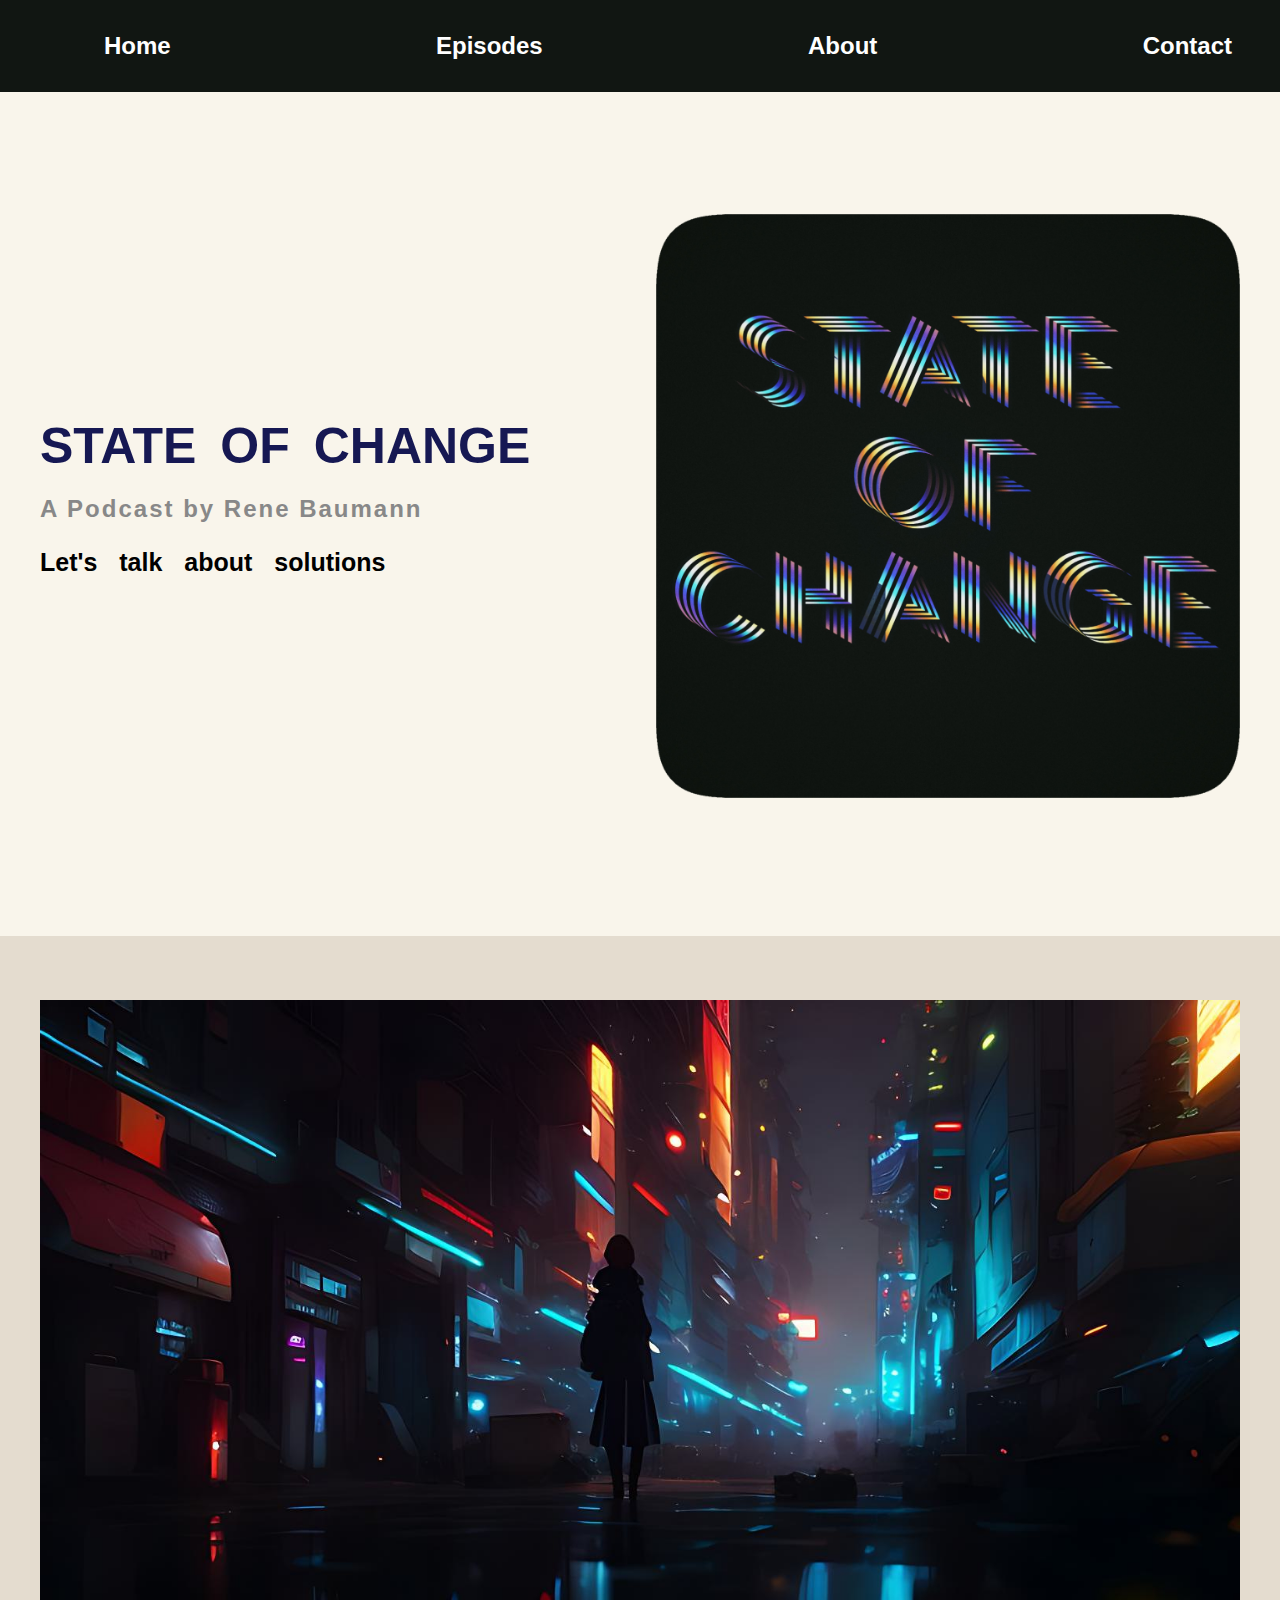
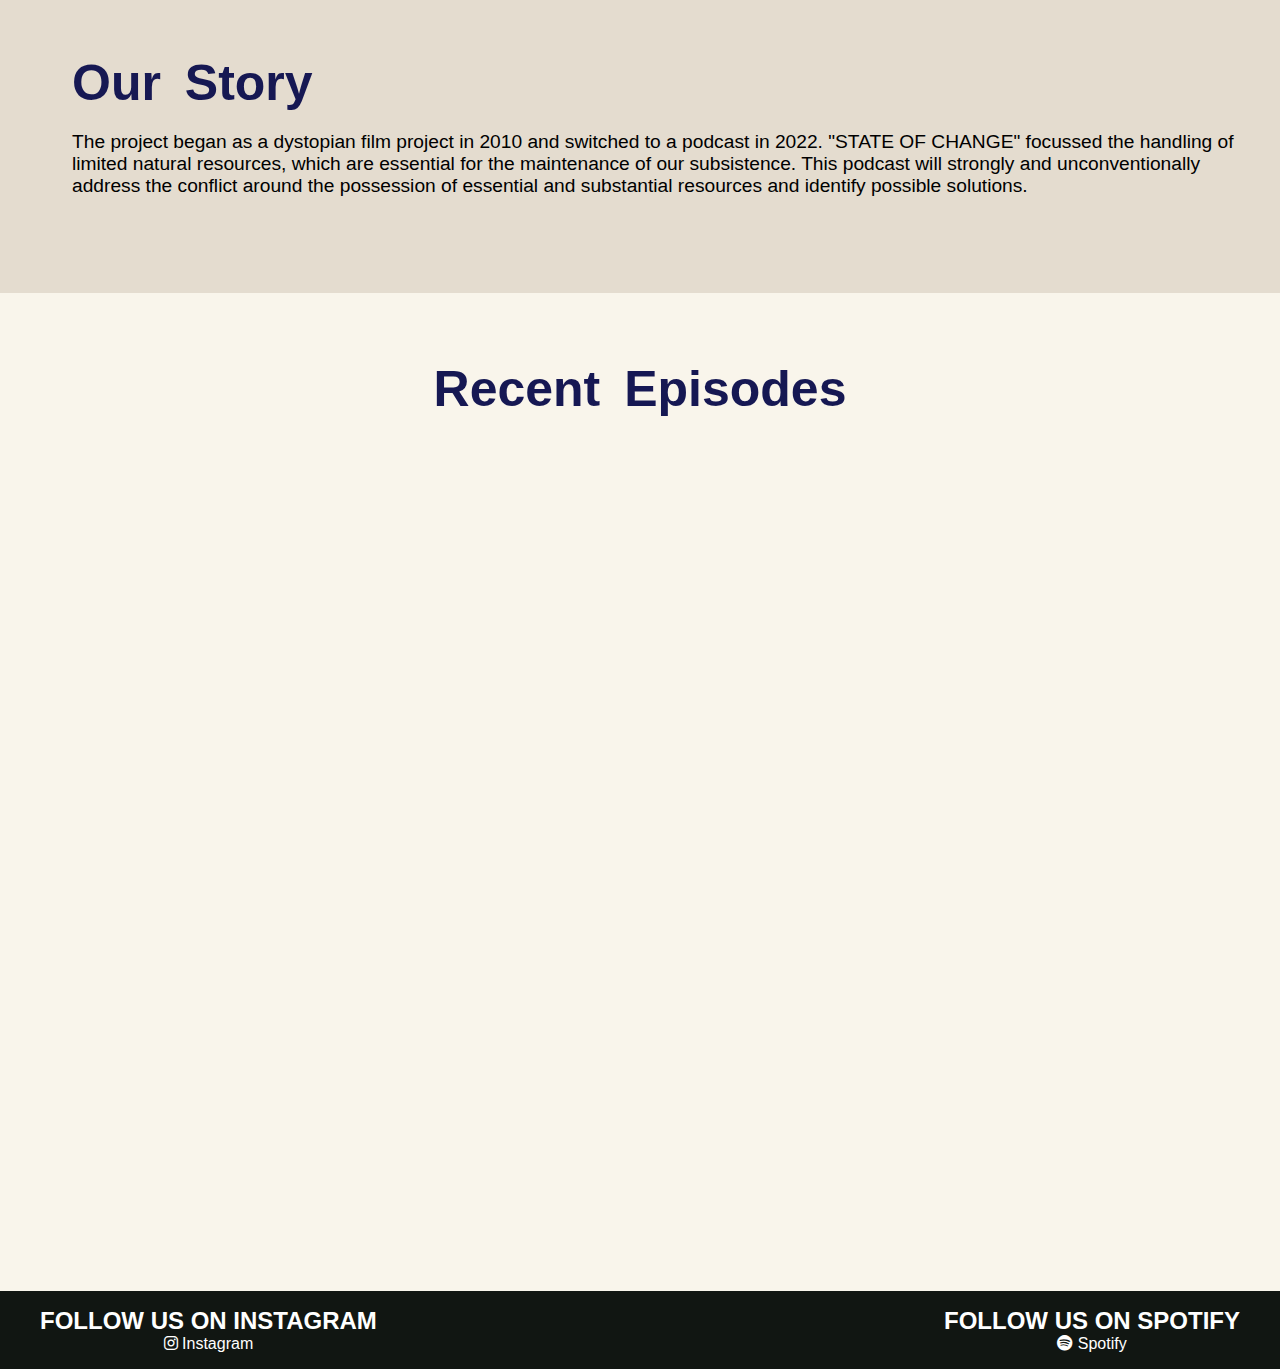
==== index.html @ 2c7cfa39 "changed the href" ====
<!DOCTYPE html>
<html lang="en">
<head>
  <meta charset="UTF-8">
  <meta name="viewport" content="width=device-width, initial-scale=1.0">
  <title>STATE OF CHANGE</title>
  <link rel="stylesheet" href="css/general.css">
  <link rel="stylesheet" href="css/landing_page.css">
  <link rel="stylesheet" href="https://cdnjs.cloudflare.com/ajax/libs/font-awesome/6.0.0-beta3/css/all.min.css">
</head>
<body>

  <!-- Navbar -->
  <nav class="navbar">
    <div class="container">
      <ul class="nav-links">
        <li>
          <a href="index.html">Home</a>
        </li>
        <li>
          <a href="#episodes">Episodes</a>
        </li>
        <li>
          <a href="/HTML/about.html">About</a>
        </li>
        <li>
          <a href="/HTML/contact.html">Contact</a>
        </li>
      </ul>
    </div>
  </nav>
  
  <!-- Home Section -->
  <section id="home" class="home">
    <div class="container">
      <div class="home-content">
        <div class="home-text">
          <h1>STATE OF CHANGE</h1>
          <h2>A Podcast by Rene Baumann</h2>
          <p>Let's talk about solutions</p>
        </div>
        <div class="home-image"><img src="image/MasterohnePodcast699.png" alt="SOC Cover"></div>
      </div>
    </div>
  </section>
  
  <!-- Story Section -->
  <section id="story" class="story">
    <div class="container">
      <div class="story-content">
        <div class="story-image"><img src="image/pwoman.jpg" alt="Story Image"></div>
        <div class="story-text">
          <h3>Our Story</h3>
          <p>The project began as a dystopian film project in 2010 and switched to a podcast in 2022. "STATE OF CHANGE" focussed the handling of limited natural resources, which are essential for the maintenance of our subsistence. This podcast will strongly and unconventionally address the conflict around the possession of essential and substantial resources and identify possible solutions.</p>
        </div>
      </div>
    </div>
  </section>
  
  <!-- Episodes Section -->
  <section id="episodes" class="episodes">
    <div class="container">
      <h4>Recent Episodes</h4>
      <div class="spotify-player">
        <iframe src="https://open.spotify.com/embed/episode/6tYc33BsSmKT1X9UMQwqPC?si=1e4b4cbeea844e53" width="300" height="380" frameborder="0" allowtransparency="true" allow="encrypted-media"></iframe> <iframe src="https://open.spotify.com/embed/episode/4FqcIblXt5kEujmOAGPXkO?si=4d330b9869a2493f" width="300" height="380" frameborder="0" allowtransparency="true" allow="encrypted-media"></iframe>
      </div>
    </div>
  </section>
  
    <!-- Footer Section -->
    <footer class="footer">
      <div class="container">
        <div class="footer-content">
          <div class="left-side">
            <p>FOLLOW US ON INSTAGRAM</p>
            <a href="https://www.instagram.com/rene_bork/" target="_blank">
              <i class="fab fa-instagram"></i> Instagram</a>
          </div>
          <div class="right-side">
            <p>FOLLOW US ON SPOTIFY</p>
            <a href="https://open.spotify.com/show/4Milxwlzs8b3gDhDCm1nlG" target="_blank">
              <i class="fab fa-spotify"></i> Spotify</a>
          </div>
        </div>
      </div>
    </footer>
  </body>
</html>
---- css/general.css ----
body {
  margin: 0;
  padding: 0;
  font-family: Arial, sans-serif;
  background-color: #f9f5eb;
} 

/* Navbar */
.navbar {
  background-color: #111612;
  padding: 1rem;
  position: fixed;
  top: 0;
  left: 0;
  width: 100%;
}
.container {
  max-width: 1200px;
  margin: 0 auto;
  padding: 0 1rem;
}
.nav-links {
  list-style: none;
  display: flex;
  justify-content: space-between;
}
.nav-links li {
  margin-right: 1rem;
}
.nav-links a {
  color: #fff;
  text-decoration: none;
  font-size: 1.5rem;
  padding: 0.5rem;
  font-weight: bold;
} 

/* Footer Section */
.footer {
  background-color: #111612;
  color: #fff;
  text-align: center;
  padding: 1rem 0;
}
.footer-content {
  display: flex;
  justify-content: space-between;
  align-items: center;
}
.footer-content p {
  font-size: 1.5rem;
  font-weight: bold;
  margin: 0;
}
.footer-content a {
  color: #fff;
  text-decoration: none;
} 

/* Responsive Styles Footer */
@media screen and (max-width: 768px) {
  .footer-content {
    flex-direction: column;
  }
}
/* Responsive Styles for Navbar */
@media screen and (max-width: 768px) {
  .nav-links {
    flex-direction: column;
    align-items: flex-start;
  }

  .nav-links li {
    margin-right: 0;
    margin-bottom: 0.5rem;
  }
}
---- css/landing_page.css ----
/* Home Section */
.home {
  background-color: #f9f5eb;
  padding: 4rem 0;
  text-align: center;
  margin-top: 150px;
}
.home-content {
  display: flex;
  flex-wrap: wrap;
  justify-content: center;
  align-items: center;
}
.home-text {
  flex: 1 1 40%;
  max-width: 100%;
  text-align: left;
  padding-right: 2rem;
}
.home-text h1 {
  font-size: 50px;
  font-weight: 600;
  margin-bottom: 15px;
  word-spacing: 10px;
  color: #161853;
}
.home-text h2 {
  font-family: "Dosis", sans-serif;
  font-weight: 800;
  margin-bottom: 20px;
  letter-spacing: 2px;
  color: #888;
}
.home-text p {
  font-size: 25px;
  font-weight: 600;
  word-spacing: 15px;
  margin-bottom: 3.5rem;
}
.home-image {
  flex: 1 1 40%;
  max-width: 100%;
}
.home-image img {
  width: 100%;
} 

/* Story Section */
.story {
  background-color: #e4dccf;
  padding: 4rem 0;
  text-align: center;
  margin-top: 70px;
}
.story-content {
  display: flex;
  flex-wrap: wrap;
  justify-content: center;
  align-items: center;
}
.story-image {
  flex: 1 1 60%;
  max-width: 100%;
}
.story-image img {
  width: 100%;
}
.story-text {
  flex: 1 1 40%;
  max-width: 100%;
  text-align: left;
  padding-left: 2rem;
}
.story-text h3 {
  font-size: 50px;
  font-weight: 600;
  margin-bottom: 15px;
  word-spacing: 10px;
  color: #161853;
}
.story-text p {
  font-size: 1.2rem;
  margin-bottom: 2rem;
} 

/* Episodes Section */
.episodes {
  font-size: 50px;
  font-weight: 600;
  margin-bottom: 15px;
  word-spacing: 10px;
  text-align: center;
  color: #161853;
  background-color: #f9f5eb;
}
.spotify-player {
  display: flex;
  flex-direction: column;
  align-items: center;
  margin-top: 1rem;
}
.spotify-player iframe {
  width: 100%;
  max-width: 3500px;
  height: 380px;
  margin-bottom: 1rem;
} 

/* Responsive Styles Story */
@media screen and (max-width: 768px) {
  .story-content {
    flex-direction: column;
  }
  .story-image,
  .story-text {
    flex: 1 1 100%;
    max-width: 100%;
  }
} 

/* Responsive Styles Home */
@media screen and (max-width: 768px) {
  .home-content {
    flex-direction: column;
  }
  .home-text,
  .home-image {
    flex: 1 1 100%;
    max-width: 100%;
  }
}
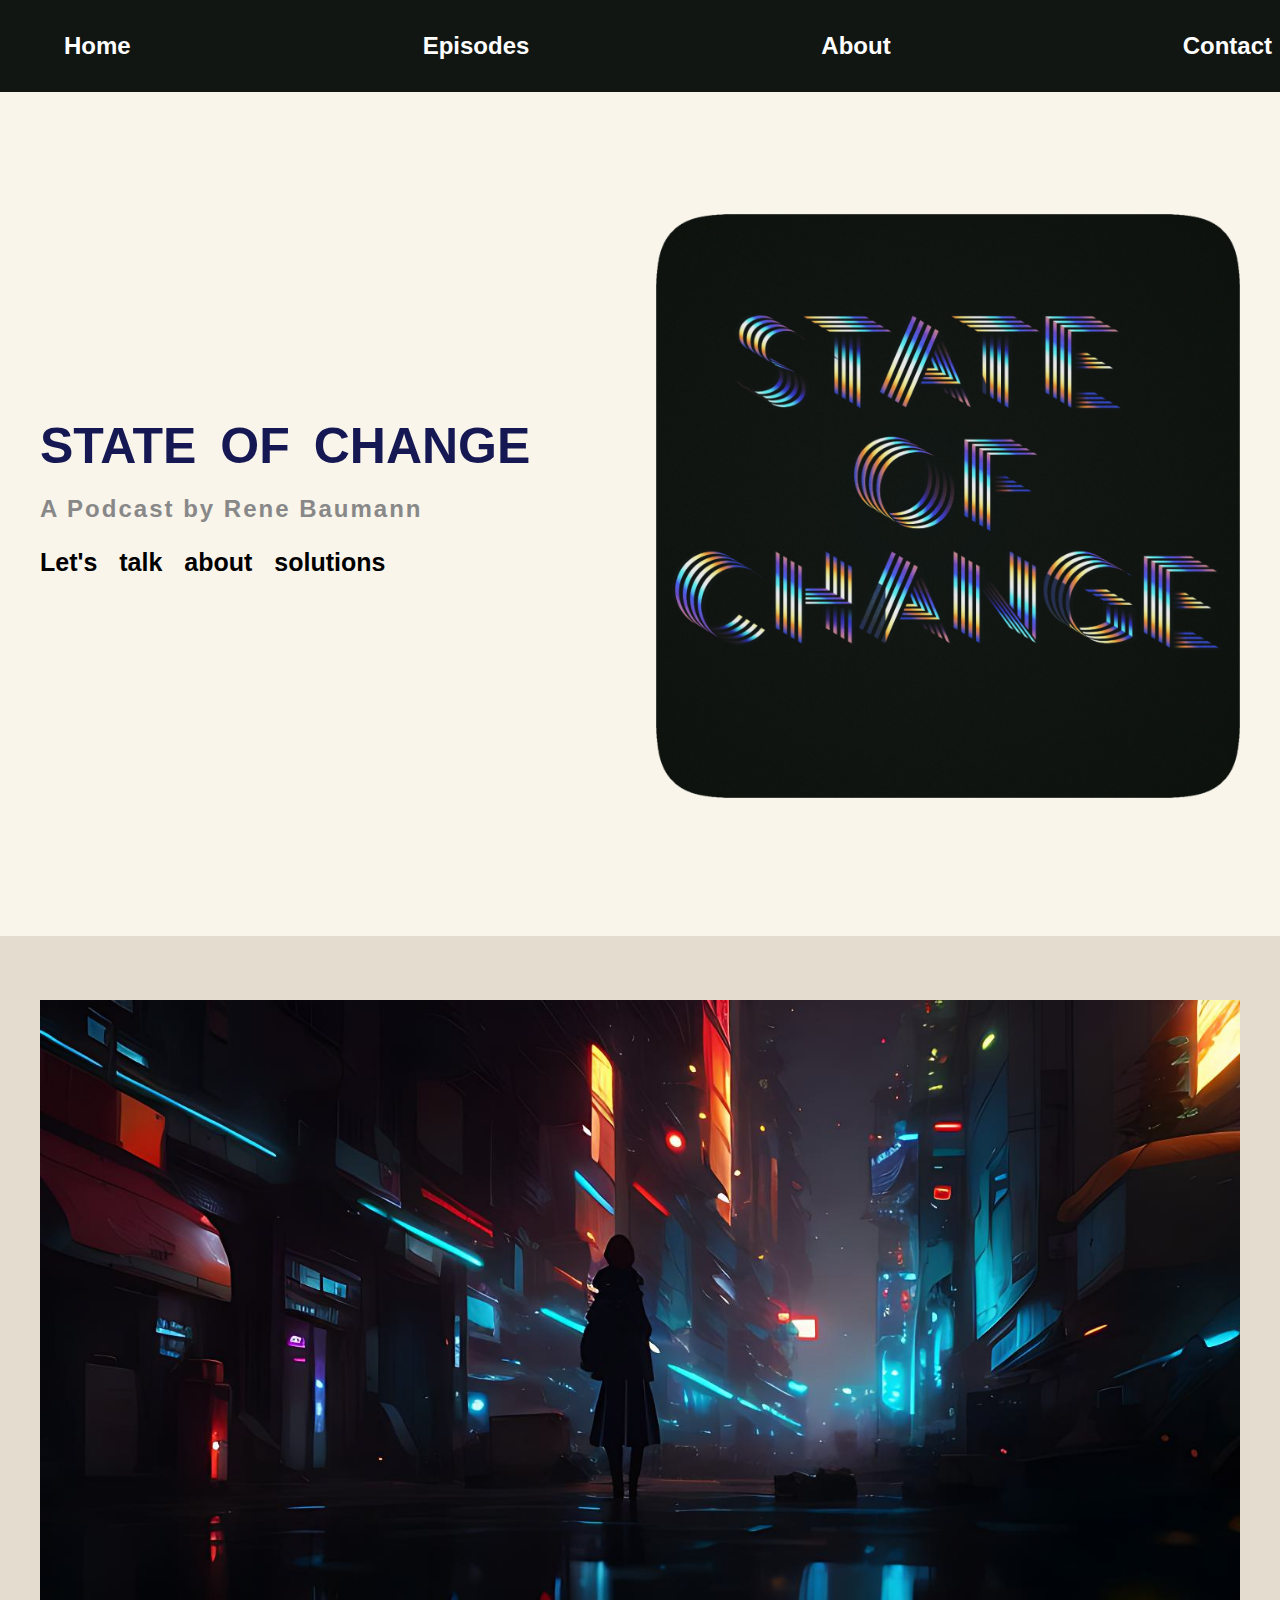
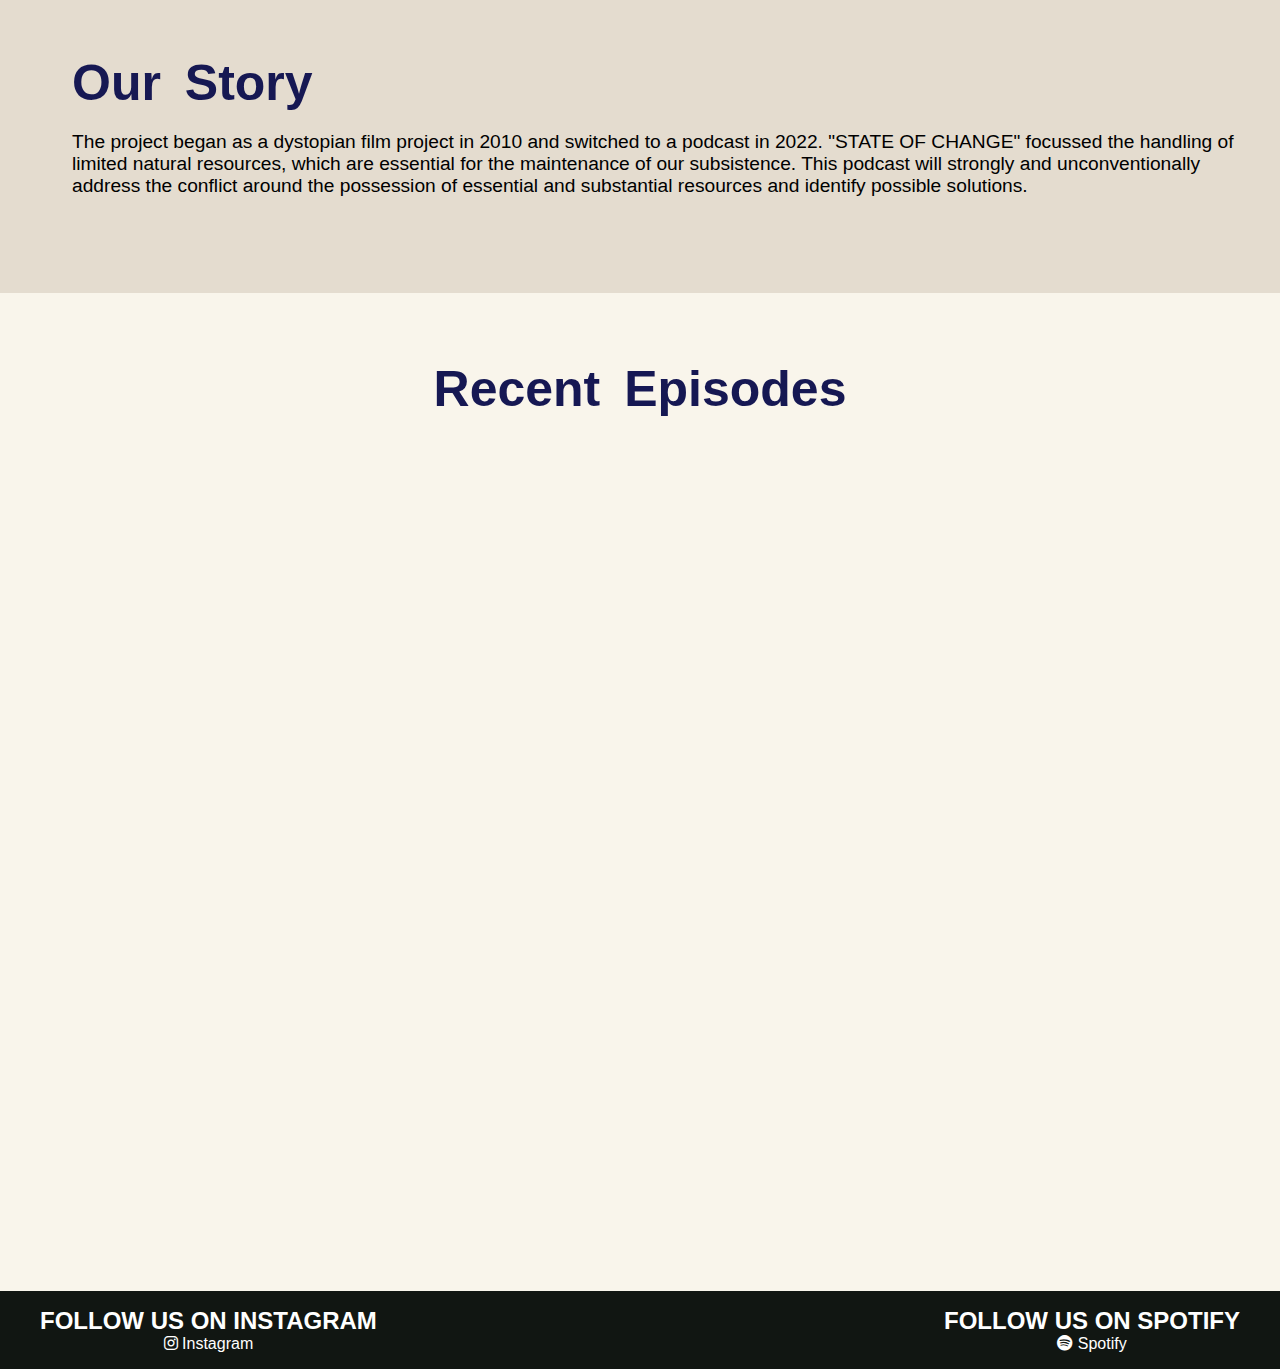
==== commit 9131a94e: "change navbar without container" ====
--- a/index.html
+++ b/index.html
@@ -4,15 +4,14 @@
   <meta charset="UTF-8">
   <meta name="viewport" content="width=device-width, initial-scale=1.0">
   <title>STATE OF CHANGE</title>
-  <link rel="stylesheet" href="css/general.css">
-  <link rel="stylesheet" href="css/landing_page.css">
+  <link rel="stylesheet" href="./css/general.css">
+  <link rel="stylesheet" href="./css/landing_page.css">
   <link rel="stylesheet" href="https://cdnjs.cloudflare.com/ajax/libs/font-awesome/6.0.0-beta3/css/all.min.css">
 </head>
 <body>
 
   <!-- Navbar -->
   <nav class="navbar">
-    <div class="container">
       <ul class="nav-links">
         <li>
           <a href="index.html">Home</a>
@@ -21,13 +20,12 @@
           <a href="#episodes">Episodes</a>
         </li>
         <li>
-          <a href="/HTML/about.html">About</a>
+          <a href="../HTML/about.html">About</a>
         </li>
         <li>
-          <a href="/HTML/contact.html">Contact</a>
+          <a href="../HTML/contact.html">Contact</a>
         </li>
       </ul>
-    </div>
   </nav>
   
   <!-- Home Section -->
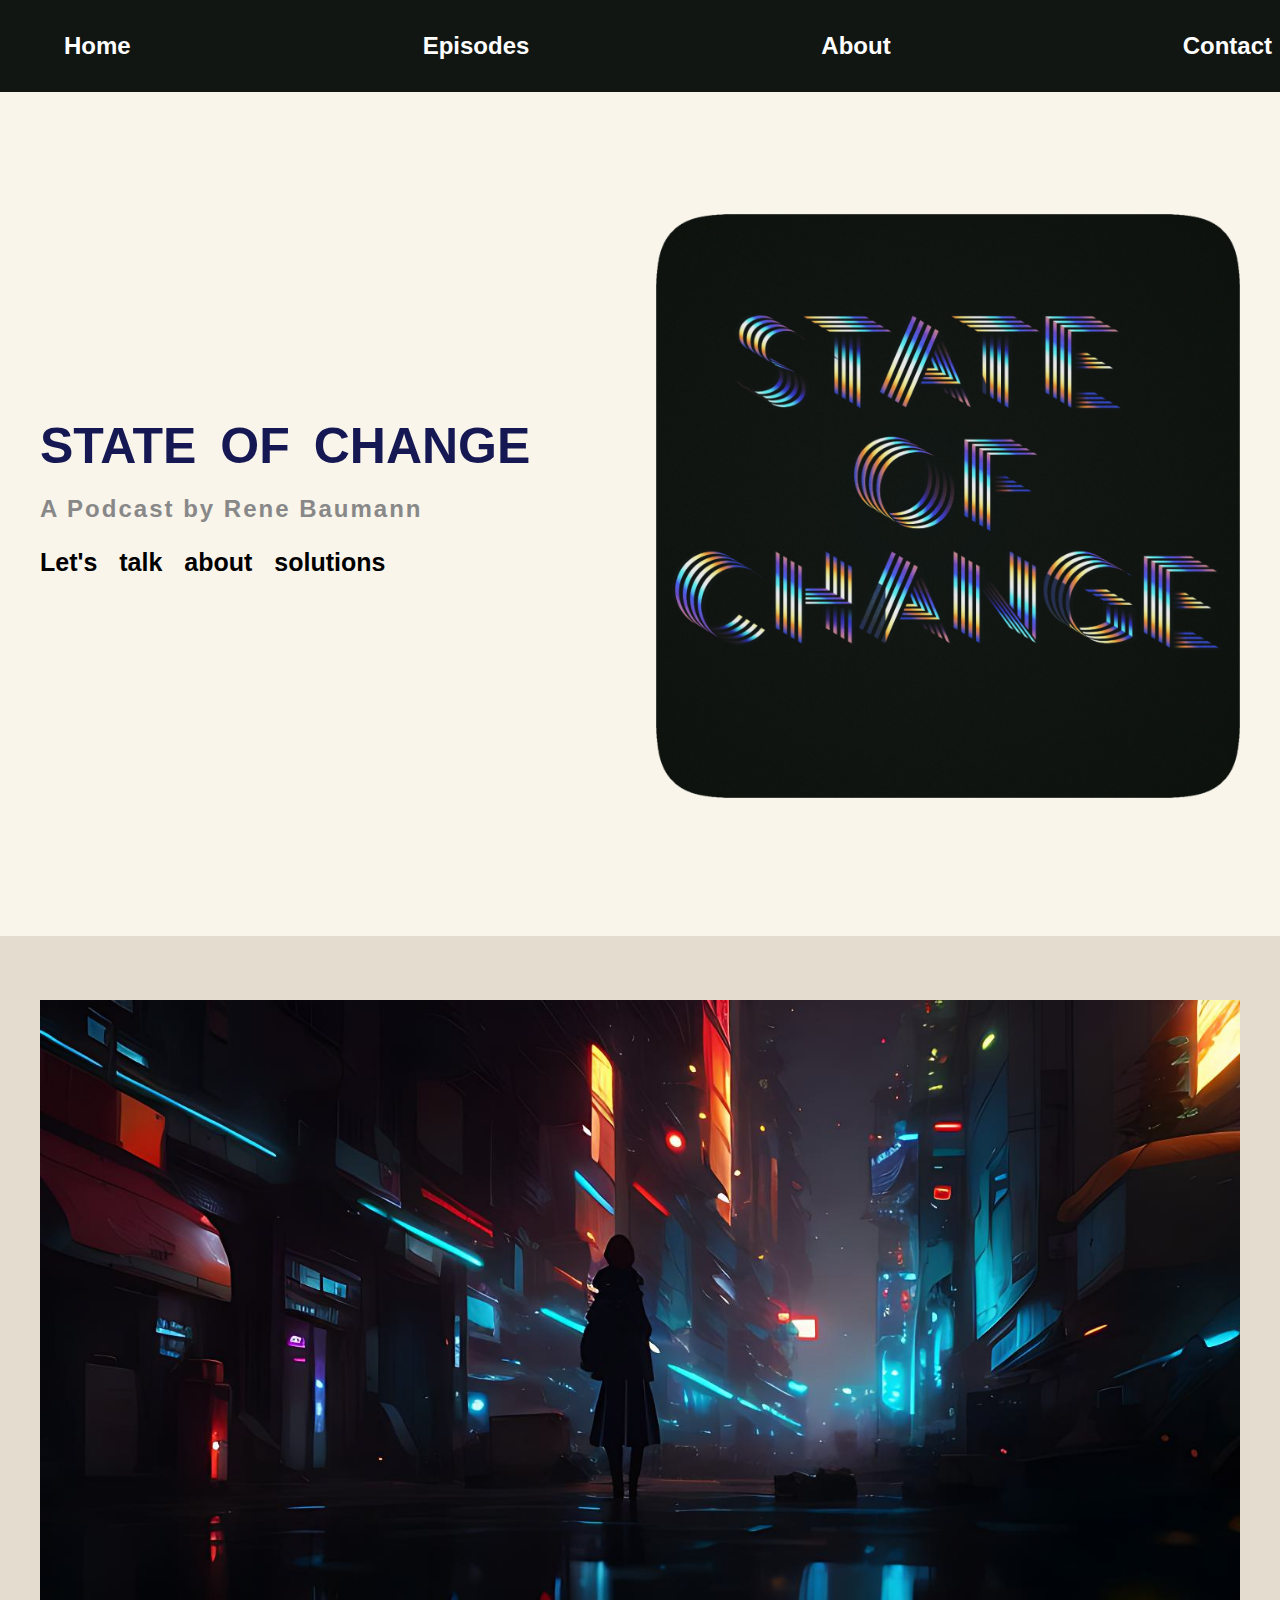
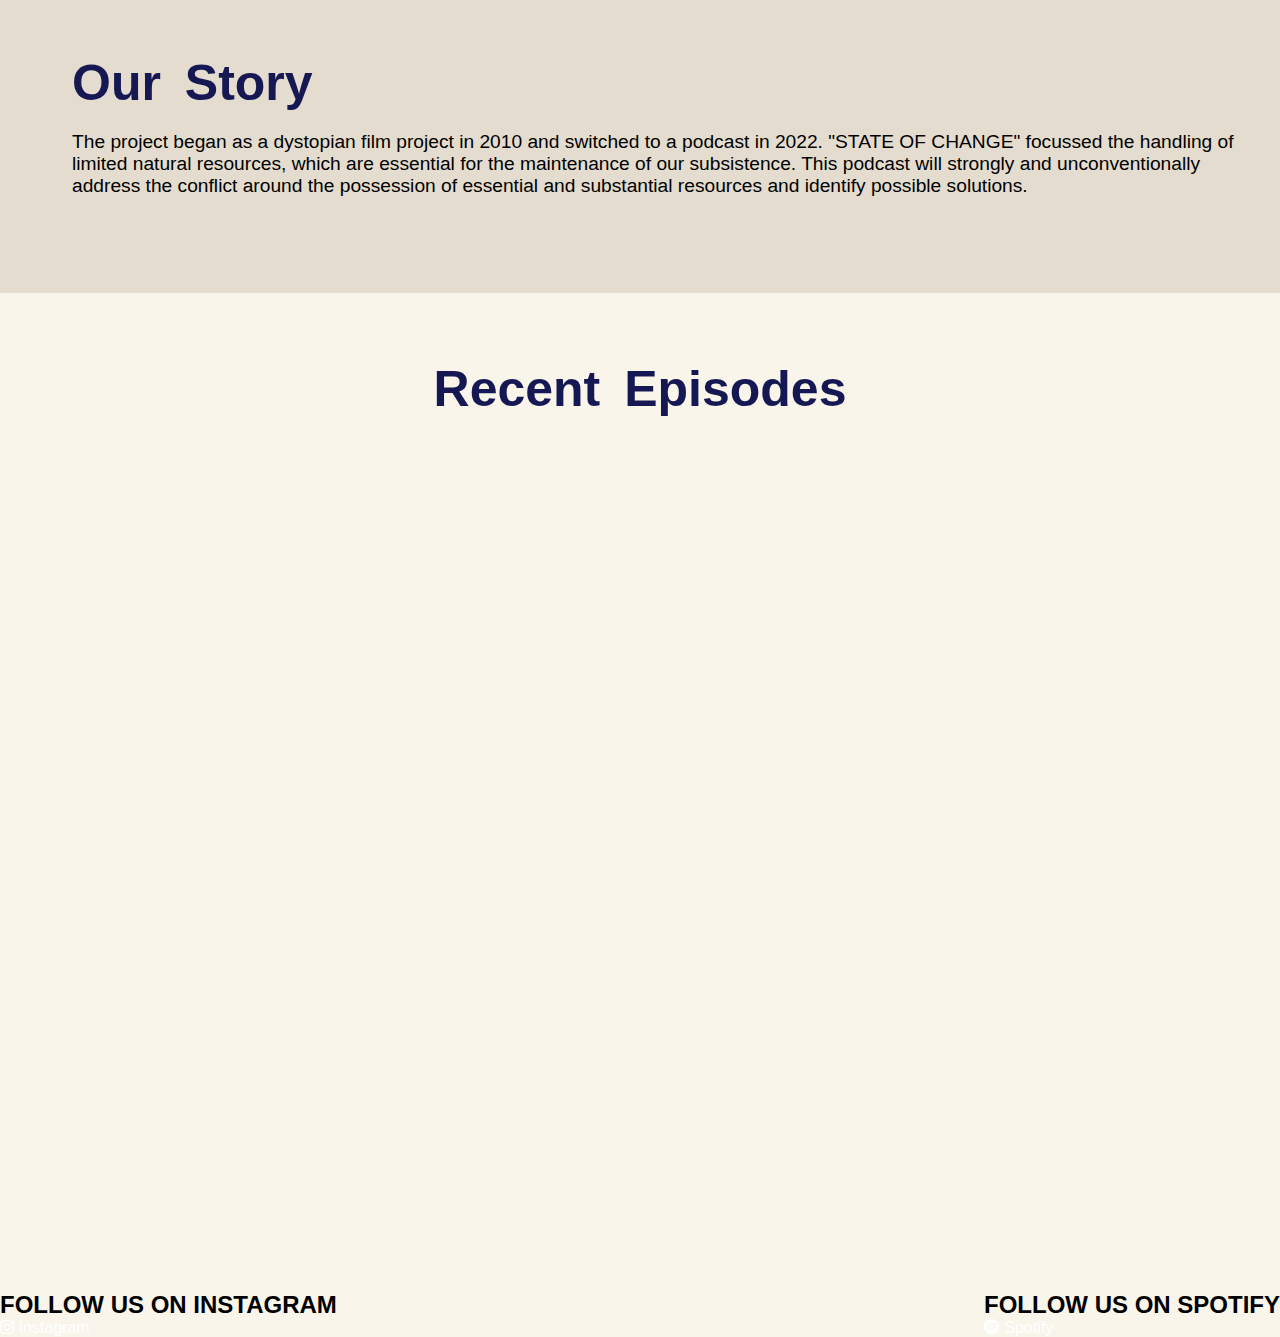
==== commit 0686c91b: "changed footer without container" ====
--- a/index.html
+++ b/index.html
@@ -66,8 +66,7 @@
   </section>
   
     <!-- Footer Section -->
-    <footer class="footer">
-      <div class="container">
+    <footer id="footer">
         <div class="footer-content">
           <div class="left-side">
             <p>FOLLOW US ON INSTAGRAM</p>
@@ -80,7 +79,6 @@
               <i class="fab fa-spotify"></i> Spotify</a>
           </div>
         </div>
-      </div>
     </footer>
   </body>
 </html>
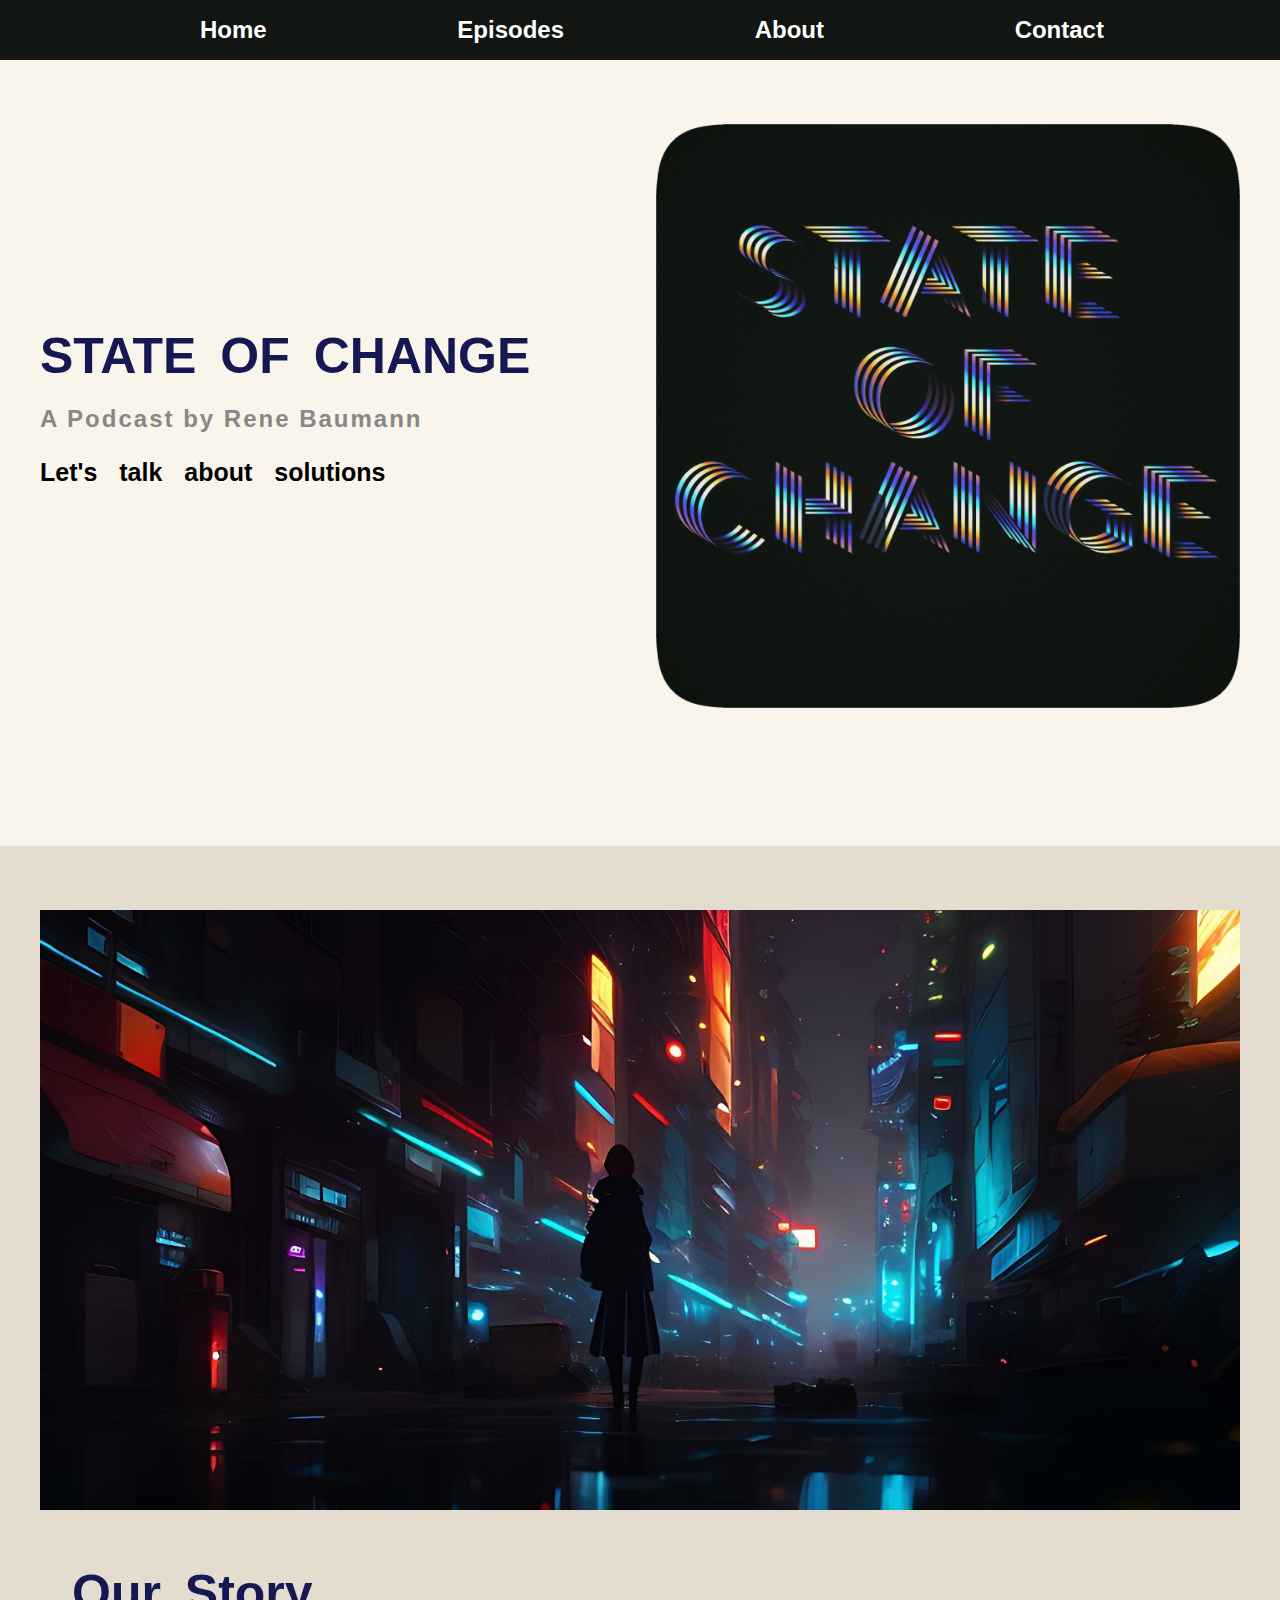
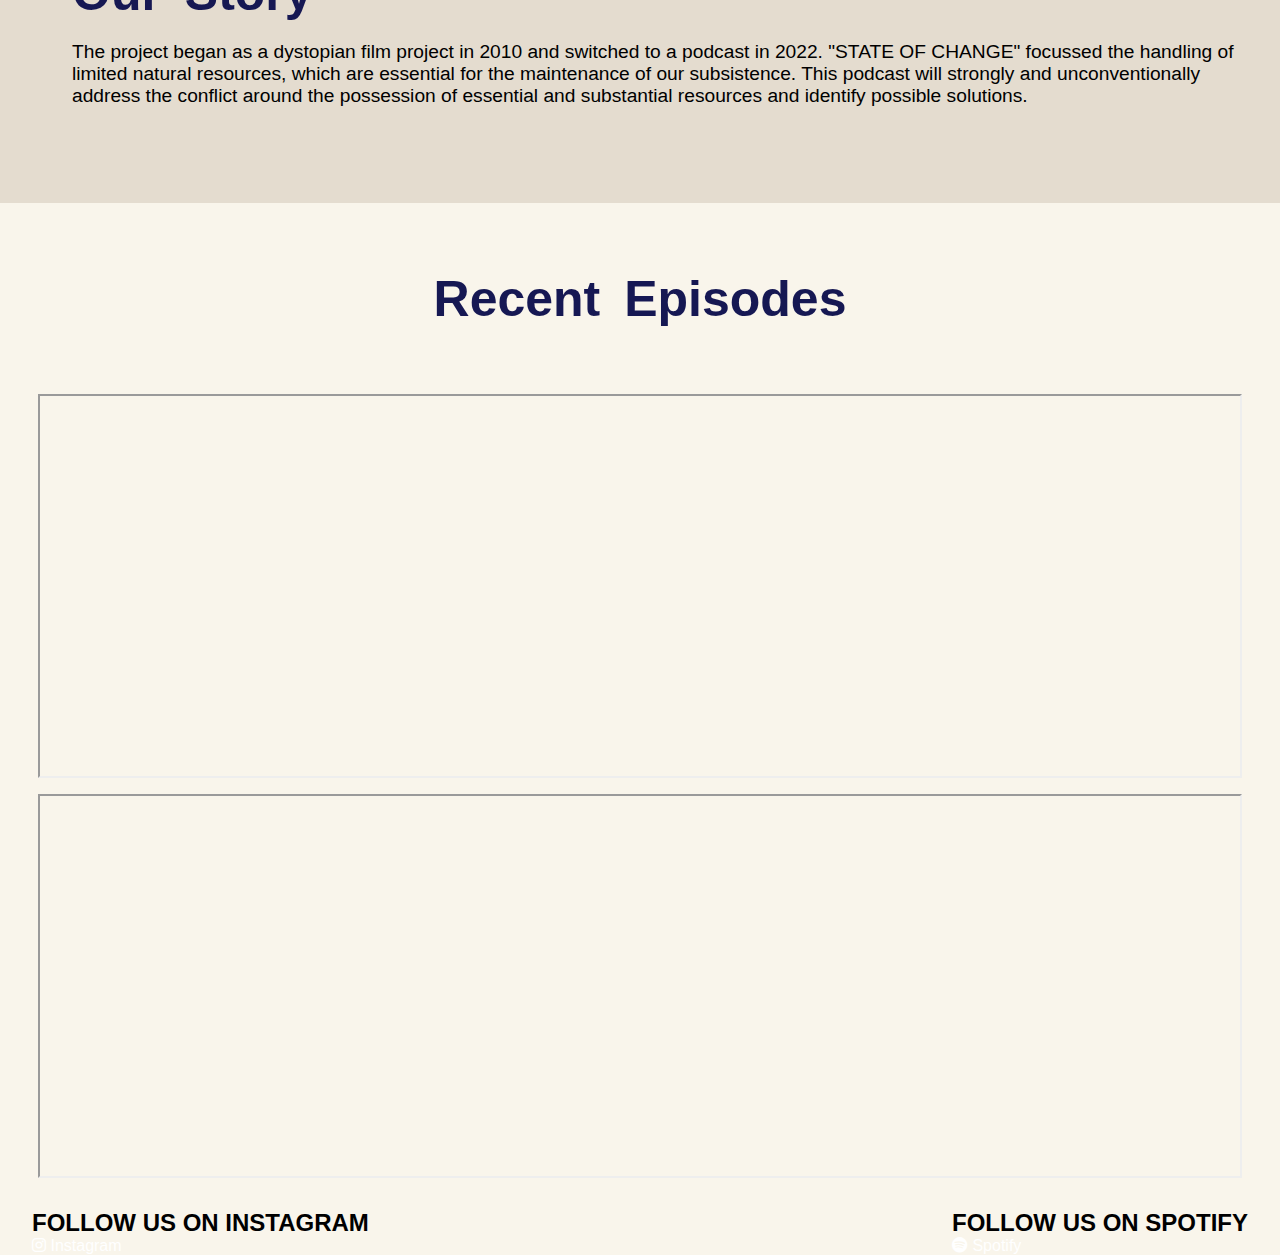
==== commit 1f047a4c: "changed frameborder + allowtransparency attribute" ====
--- a/index.html
+++ b/index.html
@@ -60,7 +60,8 @@
     <div class="container">
       <h4>Recent Episodes</h4>
       <div class="spotify-player">
-        <iframe src="https://open.spotify.com/embed/episode/6tYc33BsSmKT1X9UMQwqPC?si=1e4b4cbeea844e53" width="300" height="380" frameborder="0" allowtransparency="true" allow="encrypted-media"></iframe> <iframe src="https://open.spotify.com/embed/episode/4FqcIblXt5kEujmOAGPXkO?si=4d330b9869a2493f" width="300" height="380" frameborder="0" allowtransparency="true" allow="encrypted-media"></iframe>
+        <iframe class="spotify-iframe" src="https://open.spotify.com/embed/episode/6tYc33BsSmKT1X9UMQwqPC?si=1e4b4cbeea844e53"></iframe> 
+        <iframe class="spotify-iframe" src="https://open.spotify.com/embed/episode/4FqcIblXt5kEujmOAGPXkO?si=4d330b9869a2493f"></iframe>
       </div>
     </div>
   </section>
--- a/css/general.css
+++ b/css/general.css
@@ -9,21 +9,22 @@
 .navbar {
   background-color: #111612;
   padding: 1rem;
-  position: fixed;
-  top: 0;
-  left: 0;
-  width: 100%;
+  margin: 0 auto;
+}
+
+.navbar .nav-links {
+  max-width: 75%;
+  list-style: none;
+  display: flex;
+  margin: 0 auto;
+  justify-content: space-between;
 }
 .container {
   max-width: 1200px;
   margin: 0 auto;
   padding: 0 1rem;
 }
-.nav-links {
-  list-style: none;
-  display: flex;
-  justify-content: space-between;
-}
+
 .nav-links li {
   margin-right: 1rem;
 }
@@ -33,7 +34,7 @@
   font-size: 1.5rem;
   padding: 0.5rem;
   font-weight: bold;
-} 
+}
 
 /* Footer Section */
 .footer {
@@ -41,11 +42,15 @@
   color: #fff;
   text-align: center;
   padding: 1rem 0;
+  width: 100%
 }
 .footer-content {
   display: flex;
   justify-content: space-between;
   align-items: center;
+}
+.footer-content {
+  margin: 0 2rem;
 }
 .footer-content p {
   font-size: 1.5rem;
--- a/css/landing_page.css
+++ b/css/landing_page.css
@@ -3,7 +3,6 @@
   background-color: #f9f5eb;
   padding: 4rem 0;
   text-align: center;
-  margin-top: 150px;
 }
 .home-content {
   display: flex;
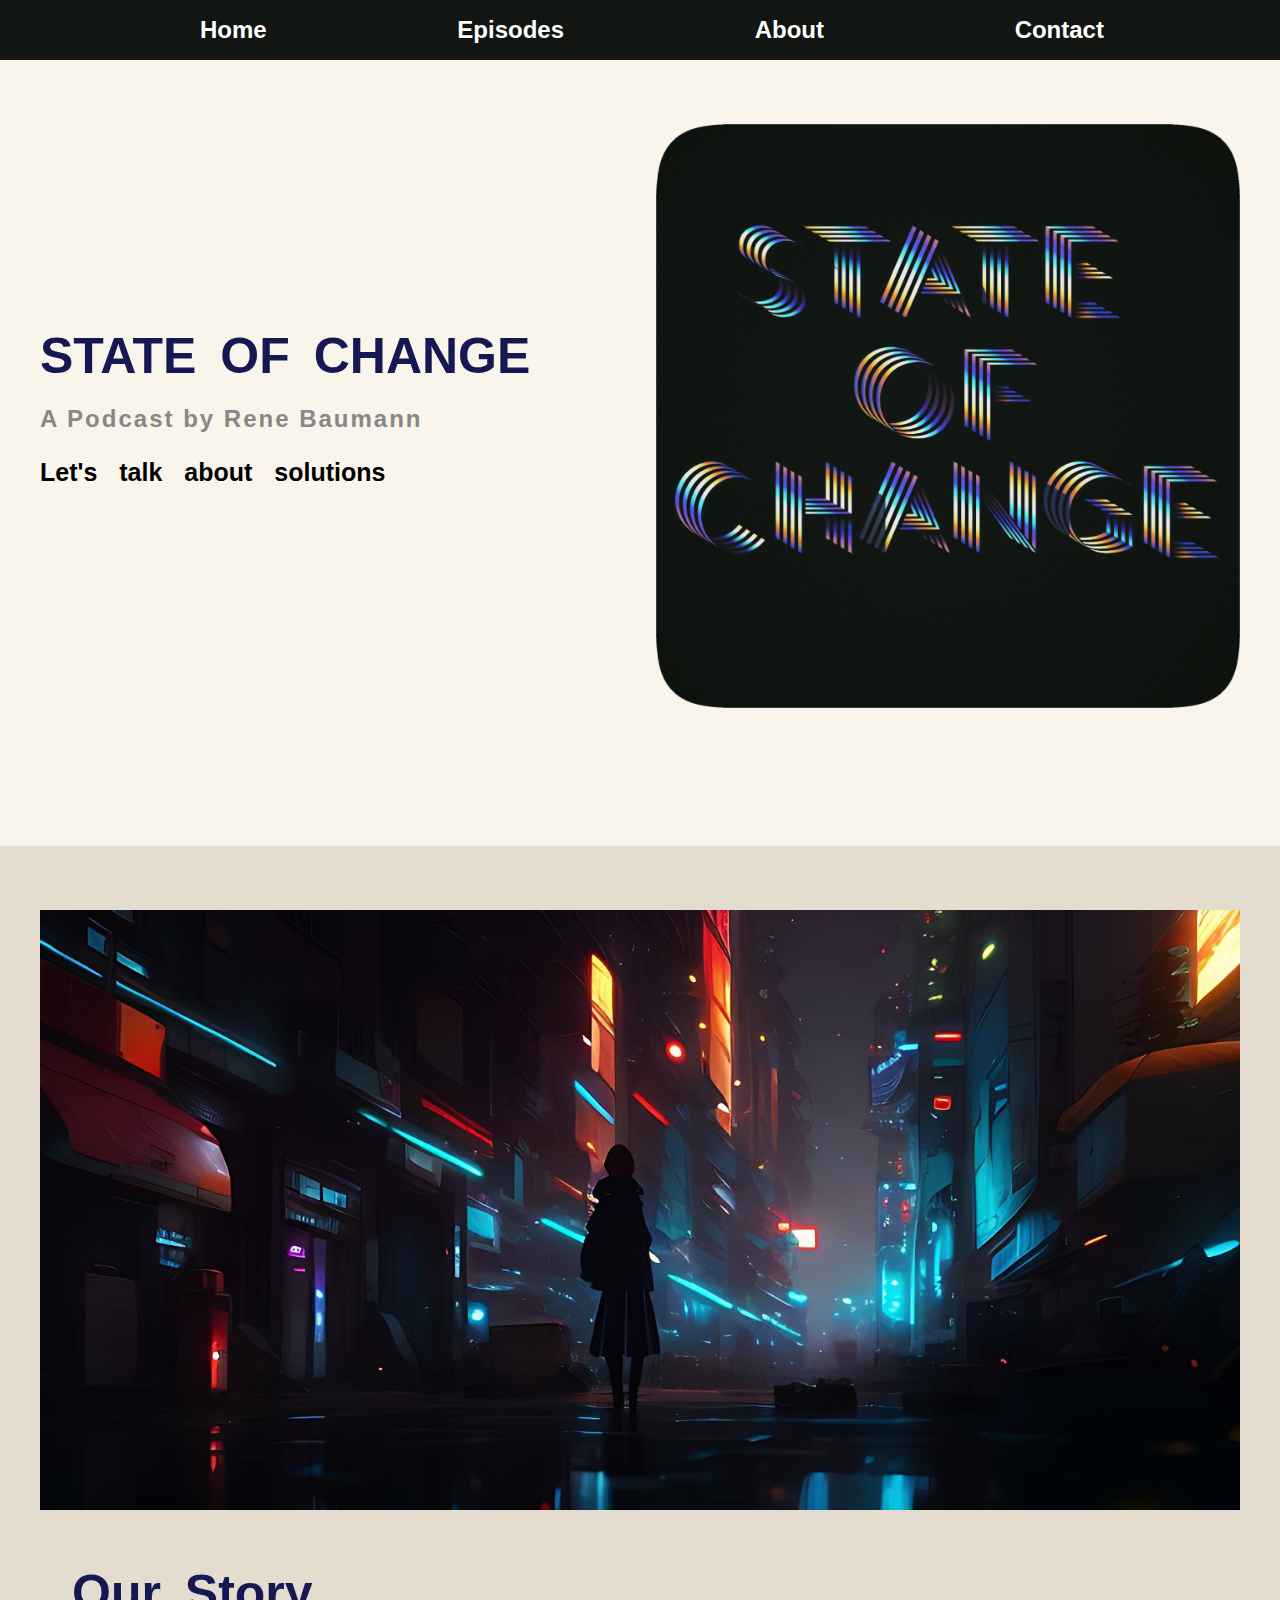
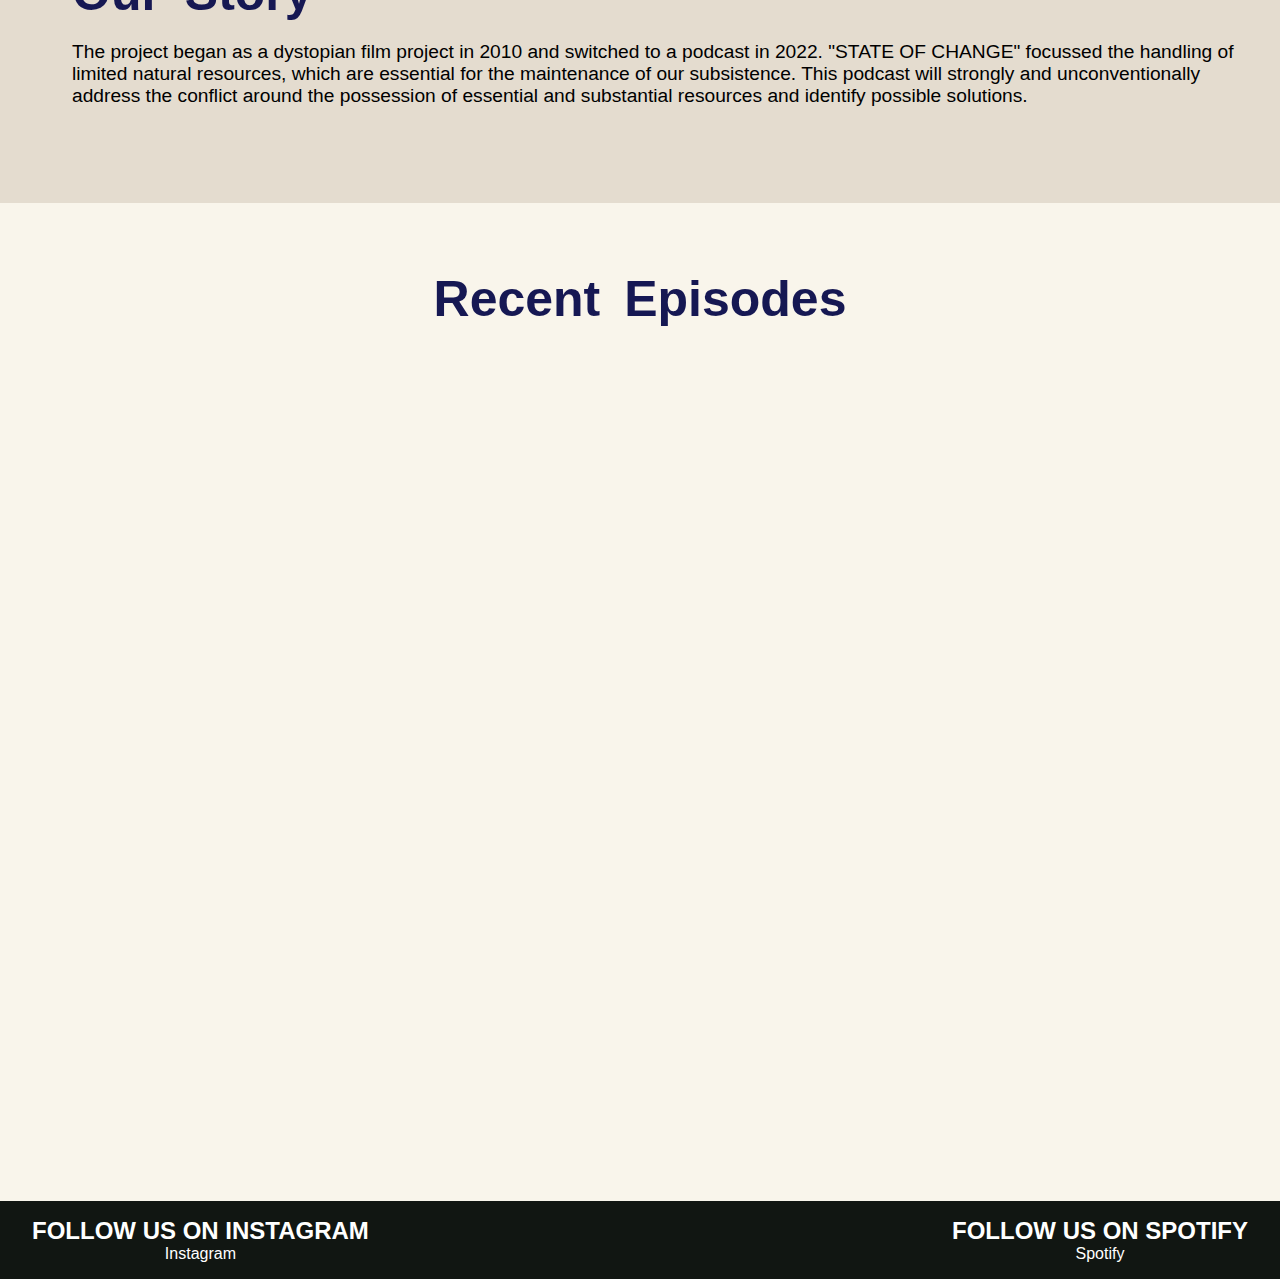
==== commit 5294f9a9: "Jigsaw correction fonts" ====
--- a/index.html
+++ b/index.html
@@ -6,7 +6,6 @@
   <title>STATE OF CHANGE</title>
   <link rel="stylesheet" href="./css/general.css">
   <link rel="stylesheet" href="./css/landing_page.css">
-  <link rel="stylesheet" href="https://cdnjs.cloudflare.com/ajax/libs/font-awesome/6.0.0-beta3/css/all.min.css">
 </head>
 <body>
 
@@ -14,16 +13,16 @@
   <nav class="navbar">
       <ul class="nav-links">
         <li>
-          <a href="index.html">Home</a>
+          <a href="./index.html">Home</a>
         </li>
         <li>
           <a href="#episodes">Episodes</a>
         </li>
         <li>
-          <a href="../HTML/about.html">About</a>
+          <a href="./HTML/about.html">About</a>
         </li>
         <li>
-          <a href="../HTML/contact.html">Contact</a>
+          <a href="./HTML/contact.html">Contact</a>
         </li>
       </ul>
   </nav>
@@ -37,7 +36,7 @@
           <h2>A Podcast by Rene Baumann</h2>
           <p>Let's talk about solutions</p>
         </div>
-        <div class="home-image"><img src="image/MasterohnePodcast699.png" alt="SOC Cover"></div>
+        <div class="home-image"><img src="./image/MasterohnePodcast699.png" alt="SOC Cover"></div>
       </div>
     </div>
   </section>
@@ -46,7 +45,7 @@
   <section id="story" class="story">
     <div class="container">
       <div class="story-content">
-        <div class="story-image"><img src="image/pwoman.jpg" alt="Story Image"></div>
+        <div class="story-image"><img src="./image/pwoman.jpg" alt="Story Image"></div>
         <div class="story-text">
           <h3>Our Story</h3>
           <p>The project began as a dystopian film project in 2010 and switched to a podcast in 2022. "STATE OF CHANGE" focussed the handling of limited natural resources, which are essential for the maintenance of our subsistence. This podcast will strongly and unconventionally address the conflict around the possession of essential and substantial resources and identify possible solutions.</p>
--- a/css/general.css
+++ b/css/general.css
@@ -4,7 +4,19 @@
   font-family: Arial, sans-serif;
   background-color: #f9f5eb;
 } 
-
+.spotify-player {
+  display: flex;
+  flex-direction: column;
+  align-items: center;
+  margin-top: 1rem;
+}
+.spotify-player iframe {
+  width: 100%;
+  max-width: 3500px;
+  height: 380px;
+  margin-bottom: 1rem;
+  border: 0;
+}
 /* Navbar */
 .navbar {
   background-color: #111612;
@@ -37,7 +49,7 @@
 }
 
 /* Footer Section */
-.footer {
+#footer {
   background-color: #111612;
   color: #fff;
   text-align: center;
@@ -48,10 +60,9 @@
   display: flex;
   justify-content: space-between;
   align-items: center;
-}
-.footer-content {
   margin: 0 2rem;
 }
+
 .footer-content p {
   font-size: 1.5rem;
   font-weight: bold;
--- a/css/landing_page.css
+++ b/css/landing_page.css
@@ -92,18 +92,6 @@
   color: #161853;
   background-color: #f9f5eb;
 }
-.spotify-player {
-  display: flex;
-  flex-direction: column;
-  align-items: center;
-  margin-top: 1rem;
-}
-.spotify-player iframe {
-  width: 100%;
-  max-width: 3500px;
-  height: 380px;
-  margin-bottom: 1rem;
-} 
 
 /* Responsive Styles Story */
 @media screen and (max-width: 768px) {
